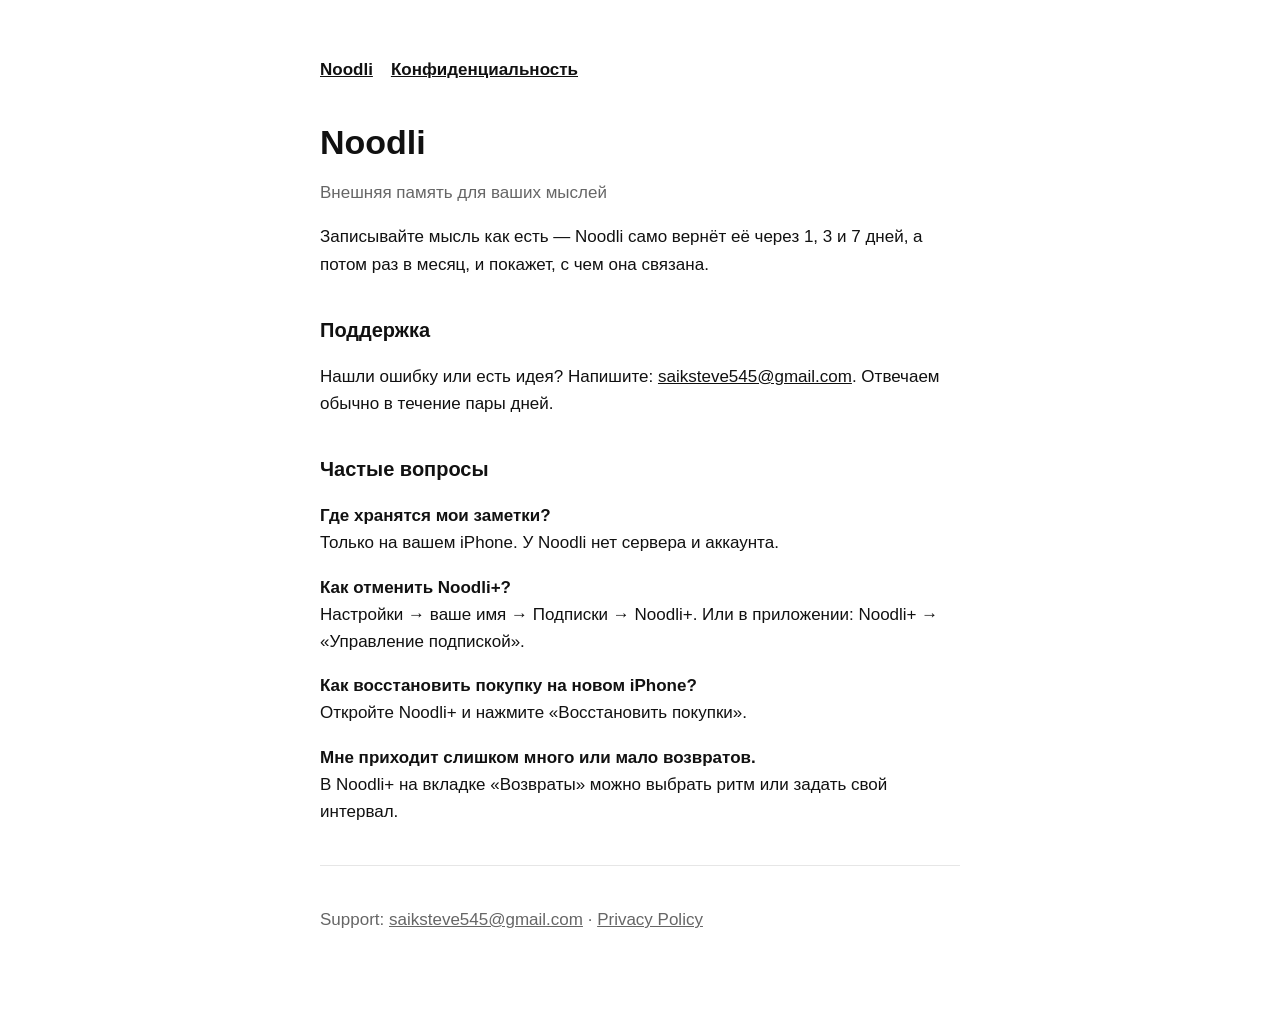
==== index.html @ 899c7a4a "Add Noodli support and privacy pages Co-Authored-By: Claude Opus 5 <noreply@anthropic.com>" ====
<!doctype html>
<html lang="ru">
<head>
<meta charset="utf-8">
<meta name="viewport" content="width=device-width,initial-scale=1">
<title>Noodli — поддержка</title>
<link rel="stylesheet" href="style.css">
</head>
<body>
<main>
<nav><a href="./">Noodli</a><a href="privacy.html">Конфиденциальность</a></nav>
<h1>Noodli</h1>
<p class="muted">Внешняя память для ваших мыслей</p>
<p>Записывайте мысль как есть — Noodli само вернёт её через 1, 3 и 7 дней, а потом раз в месяц, и покажет, с чем она связана.</p>

<h2>Поддержка</h2>
<p>Нашли ошибку или есть идея? Напишите: <a href="mailto:saiksteve545@gmail.com">saiksteve545@gmail.com</a>. Отвечаем обычно в течение пары дней.</p>

<h2>Частые вопросы</h2>
<p><b>Где хранятся мои заметки?</b><br>Только на вашем iPhone. У Noodli нет сервера и аккаунта.</p>
<p><b>Как отменить Noodli+?</b><br>Настройки → ваше имя → Подписки → Noodli+. Или в приложении: Noodli+ → «Управление подпиской».</p>
<p><b>Как восстановить покупку на новом iPhone?</b><br>Откройте Noodli+ и нажмите «Восстановить покупки».</p>
<p><b>Мне приходит слишком много или мало возвратов.</b><br>В Noodli+ на вкладке «Возвраты» можно выбрать ритм или задать свой интервал.</p>

<hr>
<p class="muted">Support: <a href="mailto:saiksteve545@gmail.com">saiksteve545@gmail.com</a> · <a href="privacy.html">Privacy Policy</a></p>
</main>
</body>
</html>
---- style.css ----
:root{--bg:#fff;--fg:#111;--muted:#666;--line:#e6e6e6}
@media (prefers-color-scheme:dark){:root{--bg:#0f0f10;--fg:#f2f2f2;--muted:#9a9a9a;--line:#2a2a2c}}
*{box-sizing:border-box}
body{margin:0;background:var(--bg);color:var(--fg);font:17px/1.6 -apple-system,BlinkMacSystemFont,"SF Pro Text","Helvetica Neue",Arial,sans-serif}
main{max-width:680px;margin:0 auto;padding:56px 20px 80px}
h1{font-size:34px;line-height:1.15;margin:0 0 8px}
h2{font-size:20px;margin:36px 0 8px}
p,li{color:var(--fg)}
.muted{color:var(--muted)}
a{color:inherit}
nav{display:flex;gap:18px;margin-bottom:40px;font-weight:600}
hr{border:0;border-top:1px solid var(--line);margin:40px 0}
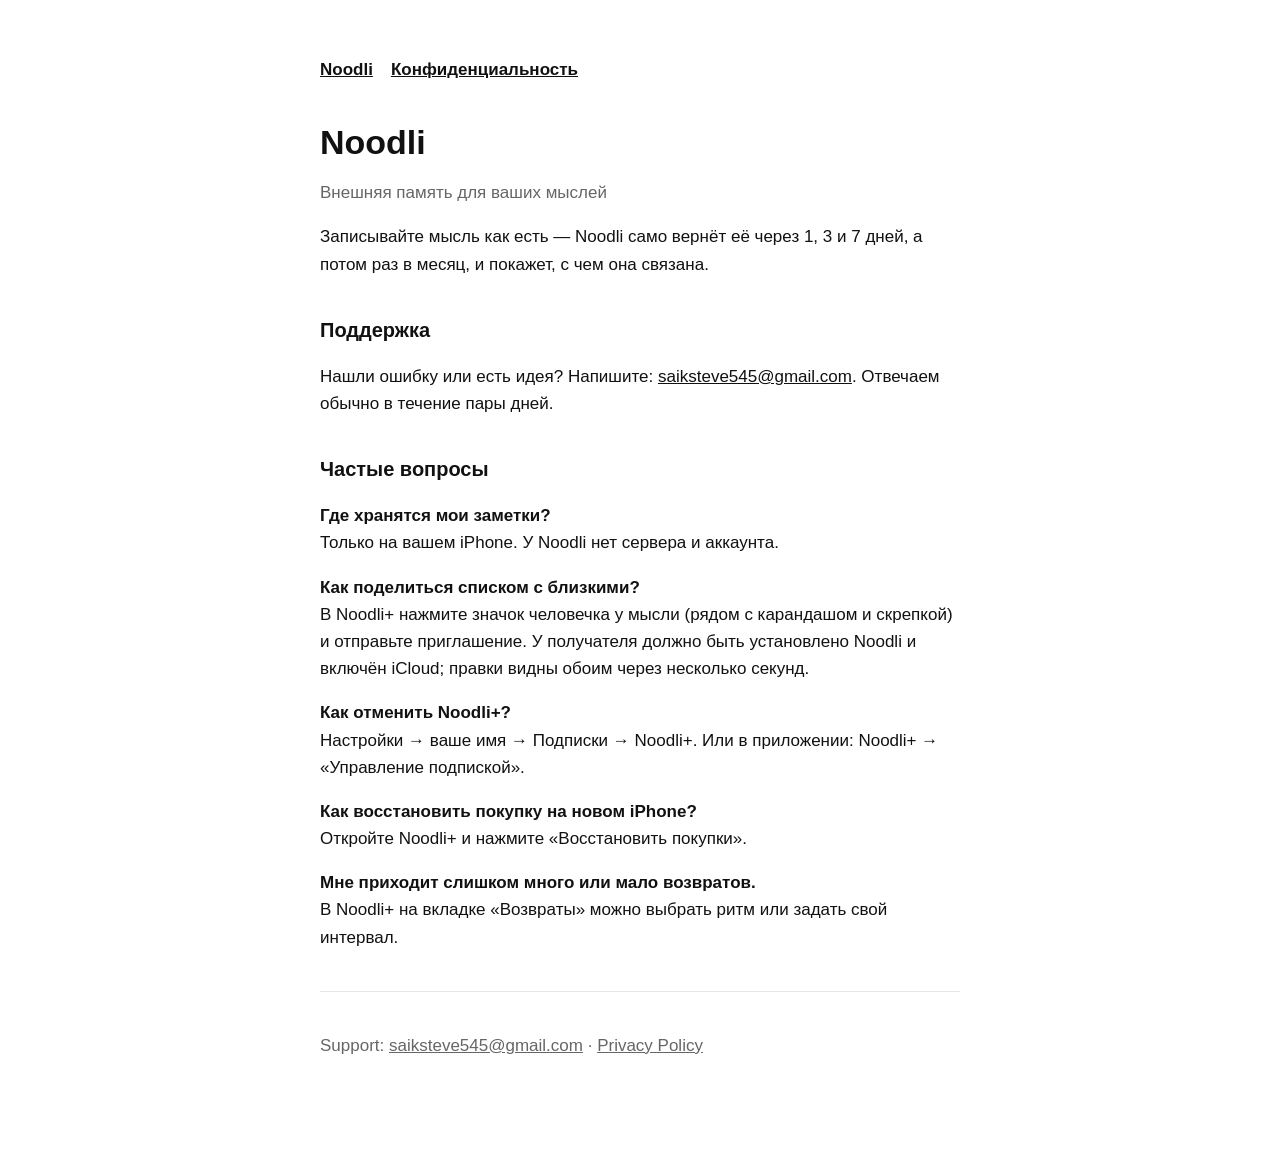
==== commit c2ec181f: "Describe iCloud sharing in privacy policy and FAQ Co-Authored-By: Claude Opus 5 <noreply@anthropic.c" ====
--- a/index.html
+++ b/index.html
@@ -18,6 +18,7 @@
 
 <h2>Частые вопросы</h2>
 <p><b>Где хранятся мои заметки?</b><br>Только на вашем iPhone. У Noodli нет сервера и аккаунта.</p>
+<p><b>Как поделиться списком с близкими?</b><br>В Noodli+ нажмите значок человечка у мысли (рядом с карандашом и скрепкой) и отправьте приглашение. У получателя должно быть установлено Noodli и включён iCloud; правки видны обоим через несколько секунд.</p>
 <p><b>Как отменить Noodli+?</b><br>Настройки → ваше имя → Подписки → Noodli+. Или в приложении: Noodli+ → «Управление подпиской».</p>
 <p><b>Как восстановить покупку на новом iPhone?</b><br>Откройте Noodli+ и нажмите «Восстановить покупки».</p>
 <p><b>Мне приходит слишком много или мало возвратов.</b><br>В Noodli+ на вкладке «Возвраты» можно выбрать ритм или задать свой интервал.</p>
